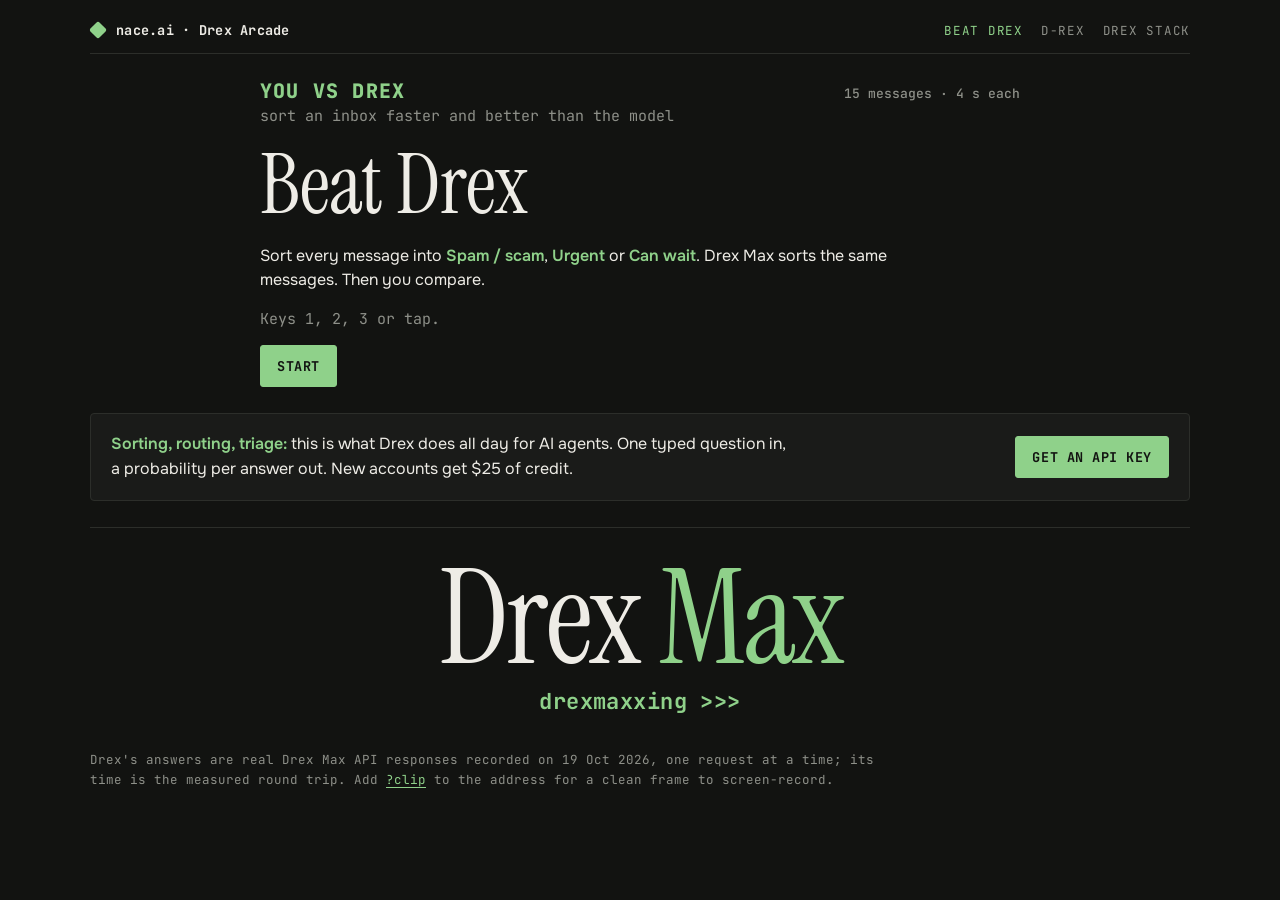
==== beat/index.html @ 6d924fd9 "Drex Arcade: static replays of Drex playing three games Landing, Beat Drex, D-Rex and Drex Stack, st" ====
<!doctype html>
<html lang="en">
<head>
<meta charset="utf-8">
<meta name="viewport" content="width=device-width, initial-scale=1, viewport-fit=cover">
<title>Beat Drex</title>
<meta name="description" content="Sort 15 messages faster and better than Drex, a decision model by Nace.AI.">
<meta property="og:title" content="Beat Drex: sort 15 messages faster than a decision model">
<meta property="og:description" content="Spam, urgent or can wait. 4 seconds per message. Drex Max sorted all 36 right.">
<meta property="og:image" content="https://drex-arcade.vercel.app/og.png">
<meta name="twitter:card" content="summary_large_image">
<link rel="icon" href="../favicon.svg" type="image/svg+xml">
<link rel="preconnect" href="https://fonts.googleapis.com"><link rel="preconnect" href="https://fonts.gstatic.com" crossorigin>
<link rel="stylesheet" href="https://fonts.googleapis.com/css2?family=Instrument+Serif&family=JetBrains+Mono:wght@400;500;700;800&family=Onest:wght@400;500;600&display=swap">
<link rel="stylesheet" href="../shared.css">
<script>if (/[?&]clip\b/.test(location.search)) document.documentElement.classList.add('clip');</script>
<style>
  .stage { max-width: 760px; width: 100%; margin: 0 auto; display: grid; gap: 16px; }
  .hud { display: flex; justify-content: space-between; font: 500 13px var(--display); color: var(--muted); text-transform: uppercase; letter-spacing: .06em; }
  .hud b { color: var(--accent); font-weight: 800; }
  .timer { height: 2px; background: var(--line); overflow: hidden; }
  .timer i { display: block; height: 100%; width: 100%; background: var(--accent); transform-origin: left; }
  .mail { padding: 20px 22px 22px; display: grid; gap: 10px; min-height: 160px; align-content: start; }
  .mail .from { font: 500 11px var(--display); letter-spacing: .08em; text-transform: uppercase; color: var(--paper-muted); overflow-wrap: anywhere; }
  .mail .text { font: 400 clamp(22px, 3.4vw, 30px)/1.2 var(--serif); }
  .choices { display: grid; grid-template-columns: repeat(3, 1fr); gap: 10px; }
  .choices button { font: 700 13.5px var(--display); letter-spacing: .06em; text-transform: uppercase; padding: 16px 10px; border: 1px solid var(--line); background: transparent; color: var(--ink); border-radius: 3px; cursor: pointer; display: grid; gap: 4px; justify-items: center; }
  .choices button kbd { font: 500 11px var(--display); color: var(--muted); }
  .choices button:hover:not(:disabled) { border-color: var(--accent); color: var(--accent); }
  .choices button.right { border-color: var(--accent); background: var(--accent-soft); color: var(--accent); }
  .choices button.wrong { border-color: var(--bad); background: var(--bad-soft); color: var(--bad); }
  .choices button:disabled { cursor: default; }
  .reveal { display: grid; gap: 10px; padding: 14px 18px 16px; min-height: 140px; align-content: start; }
  .reveal .wait { font: italic 400 22px var(--serif); color: var(--paper-muted); }
  .verdicts { display: flex; gap: 18px; flex-wrap: wrap; font: 500 12.5px var(--display); color: var(--paper-muted); text-transform: uppercase; letter-spacing: .05em; }
  .ok { color: var(--accent-ink); font-weight: 800; } .no { color: var(--bad-ink); font-weight: 800; }
  .odds { display: grid; gap: 4px; }
  .odds .row { display: grid; grid-template-columns: 1fr auto; gap: 10px; font: 400 21px/1.2 var(--serif); }
  .odds .row span:nth-child(2) { font: 500 13px var(--display); align-self: end; }
  .odds .bar { grid-column: 1 / -1; height: 1px; background: var(--paper-line); }
  .odds .bar i { display: block; height: 100%; background: var(--paper-muted); transition: width .3s; }
  .odds .row.pick { color: var(--accent-ink); } .odds .row.pick .bar { height: 2px; } .odds .row.pick .bar i { background: var(--accent-ink); }
  .intro, .result { display: grid; gap: 16px; }
  .intro h1, .result h1 { font-size: clamp(48px, 8vw, 84px); }
  .intro p { max-width: 60ch; }
  .intro b { color: var(--accent); font-weight: 600; }
  .score { display: grid; grid-template-columns: 1fr 1fr; }
  .score div { padding: 16px 18px; display: grid; gap: 4px; }
  .score div + div { border-left: 1px solid var(--paper-line); }
  .score .num { font-size: clamp(44px, 7vw, 64px); }
  .score .win .num { color: var(--accent-ink); }
  .share { font: 13px/1.5 var(--display); color: var(--muted); border: 1px dashed var(--line); border-radius: 3px; padding: 10px 12px; overflow-wrap: anywhere; }
  .row-btns { display: flex; gap: 10px; flex-wrap: wrap; }
  @media (max-width: 520px) { .choices { grid-template-columns: 1fr; } .odds .row { font-size: 19px; } }
</style>
</head>
<body>
<div class="wrap">
  <div class="topbar"><a class="brand" href="../"><i></i>nace.ai · Drex Arcade</a><nav><a href="./" aria-current="page">Beat Drex</a><a href="../d-rex/">D-Rex</a><a href="../stack/">Drex Stack</a></nav></div>
  <div class="stage" id="stage"></div>
  <section class="cta">
    <p><b>Sorting, routing, triage:</b> this is what Drex does all day for AI agents. One typed question in, a probability per answer out. New accounts get $25 of credit.</p>
    <a class="btn accent" href="https://console.nace.ai/?utm_source=arcade&amp;utm_medium=game&amp;utm_campaign=drex10000&amp;utm_content=beat">Get an API key</a>
  </section>
  <footer class="wordmark"><span class="big">Drex <em>Max</em></span><span class="tag">drexmaxxing >>></span></footer>
  <p class="note" id="note">Drex's answers are real Drex Max API responses recorded on 19 Oct 2026, one request at a time; its time is the measured round trip. Add <a href="?clip">?clip</a> to the address for a clean frame to screen-record.</p>
</div>
<script type="module">
import { MESSAGES, CATEGORIES } from './messages.js';
const ROUND = 15, SECONDS = 4;
const KEYS = Object.keys(CATEGORIES);
const stage = document.getElementById('stage');
const data = await fetch('answers.json').then((r) => r.json());
const drex = Object.fromEntries(data.answers['drex-max'].map((a) => [a.id, a]));

function pickRound() {
  const by = KEYS.map((k) => MESSAGES.filter((m) => m.label === k).sort(() => Math.random() - 0.5).slice(0, ROUND / KEYS.length));
  return by.flat().sort(() => Math.random() - 0.5);
}

function intro() {
  stage.innerHTML = `<div class="intro"><div class="sec-head"><div class="row"><span class="label">You vs Drex</span><span class="meta">${ROUND} messages · ${SECONDS} s each</span></div><span class="subtitle">sort an inbox faster and better than the model</span></div>
    <h1>Beat Drex</h1>
    <p>Sort every message into <b>Spam / scam</b>, <b>Urgent</b> or <b>Can wait</b>. Drex Max sorts the same messages. Then you compare.</p>
    <p class="subtitle">Keys 1, 2, 3 or tap.</p>
    <div class="row-btns"><button class="btn primary" id="go" type="button">Start</button></div></div>`;
  document.getElementById('go').onclick = () => play(pickRound());
}

let keyHandler = null;
async function play(round) {
  const results = [];
  for (let i = 0; i < round.length; i++) results.push(await ask(round[i], i, round.length, results));
  finish(results);
}

function ask(m, i, n, results) {
  return new Promise((resolve) => {
    const youRight = results.filter((r) => r.you === r.label).length, drexRight = results.filter((r) => r.drex === r.label).length;
    stage.innerHTML = `<div class="hud"><span>Message <b>${i + 1}</b> / ${n}</span><span>You <b>${youRight}</b> · Drex <b>${drexRight}</b></span></div>
      <div class="timer"><i id="bar"></i></div>
      <div class="paper mail"><div class="from">${esc(m.from)}</div><div class="text">${esc(m.text)}</div></div>
      <div class="choices">${KEYS.map((k) => `<button type="button" data-k="${k}">${CATEGORIES[k].label}<kbd>${CATEGORIES[k].key}</kbd></button>`).join('')}</div>
      <div class="paper reveal" id="reveal"><span class="caps">Drex's eye</span><span class="wait">Your call. Drex already decided.</span></div>`;
    const started = performance.now();
    const bar = document.getElementById('bar');
    bar.animate([{ transform: 'scaleX(1)' }, { transform: 'scaleX(0)' }], { duration: SECONDS * 1000, easing: 'linear', fill: 'forwards' });
    let done = false;
    const answer = (k) => {
      if (done) return; done = true; clearTimeout(timer); document.removeEventListener('keydown', keyHandler);
      const secs = (performance.now() - started) / 1000, d = drex[m.id];
      stage.querySelectorAll('.choices button').forEach((b) => { b.disabled = true; if (b.dataset.k === m.label) b.classList.add('right'); else if (b.dataset.k === k) b.classList.add('wrong'); });
      const probs = d.probs;
      document.getElementById('reveal').innerHTML = `<span class="caps">Drex's eye</span><div class="verdicts">
          <span>You: ${k ? `<span class="${k === m.label ? 'ok' : 'no'}">${CATEGORIES[k].label}</span> in ${secs.toFixed(1)} s` : '<span class="no">too slow</span>'}</span>
          <span>Drex Max: <span class="${d.choice === m.label ? 'ok' : 'no'}">${CATEGORIES[d.choice].label}</span> in ${(d.ms / 1000).toFixed(2)} s</span></div>
        <div class="odds">${KEYS.map((c) => `<div class="row ${c === d.choice ? 'pick' : ''}"><span>${CATEGORIES[c].label.toLowerCase()}</span><span>${Math.round((probs[c] ?? 0) * 100)}%</span><span class="bar"><i style="width:${(probs[c] ?? 0) * 100}%"></i></span></div>`).join('')}</div>`;
      setTimeout(() => resolve({ id: m.id, label: m.label, you: k, youSecs: k ? secs : SECONDS, drex: d.choice, drexSecs: d.ms / 1000 }), 1500);
    };
    stage.querySelectorAll('.choices button').forEach((b) => (b.onclick = () => answer(b.dataset.k)));
    keyHandler = (e) => { const k = KEYS.find((c) => CATEGORIES[c].key === e.key); if (k) answer(k); };
    document.addEventListener('keydown', keyHandler);
    const timer = setTimeout(() => answer(null), SECONDS * 1000);
  });
}

function finish(results) {
  const you = results.filter((r) => r.you === r.label).length, dx = results.filter((r) => r.drex === r.label).length;
  const youT = results.reduce((s, r) => s + r.youSecs, 0) / results.length, dxT = results.reduce((s, r) => s + r.drexSecs, 0) / results.length;
  const headline = you > dx ? 'You beat Drex.' : you === dx ? 'Tie on accuracy.' : 'Drex wins this one.';
  const url = location.origin + location.pathname;
  const share = `I sorted ${you}/${results.length} messages vs Drex Max's ${dx}/${results.length} (it took ${dxT.toFixed(2)} s each, I took ${youT.toFixed(1)} s). Can you beat it? ${url}`;
  const xUrl = `https://x.com/intent/post?text=${encodeURIComponent(share)}`;
  stage.innerHTML = `<div class="result"><div class="sec-head"><div class="row"><span class="label">Result</span><span class="meta">${results.length} messages</span></div></div><h1>${headline}</h1>
    <div class="paper score"><div class="${you > dx ? 'win' : ''}"><span class="caps">You</span><span class="num">${you}/${results.length}</span><span class="caps">${youT.toFixed(1)} s per message</span></div>
    <div class="${dx > you ? 'win' : ''}"><span class="caps">Drex Max</span><span class="num">${dx}/${results.length}</span><span class="caps">${dxT.toFixed(2)} s per message</span></div></div>
    ${dx < results.length ? `<p class="subtitle">Drex missed: ${results.filter((r) => r.drex !== r.label).map((r) => `“${esc(MESSAGES.find((m) => m.id === r.id).text.slice(0, 60))}…”`).join(', ')}</p>` : ''}
    <div class="share" id="share">${esc(share)}</div>
    <div class="row-btns"><a class="btn primary" href="${xUrl}" target="_blank" rel="noopener">Post on X</a><button class="btn" id="copy" type="button">Copy result</button><button class="btn" id="again" type="button">Play again</button></div></div>`;
  document.getElementById('again').onclick = () => play(pickRound());
  document.getElementById('copy').onclick = (e) => {
    const b = e.currentTarget;
    const fallback = () => { const r = document.createRange(); r.selectNodeContents(document.getElementById('share')); const s = getSelection(); s.removeAllRanges(); s.addRange(r); b.textContent = 'Selected, press ⌘C'; };
    try { navigator.clipboard.writeText(share).then(() => (b.textContent = 'Copied'), fallback); } catch { fallback(); }
  };
}
function esc(s) { return String(s).replace(/[&<>"]/g, (c) => ({ '&': '&amp;', '<': '&lt;', '>': '&gt;', '"': '&quot;' })[c]); }
intro();
</script>
</body>
</html>
---- shared.css ----
/* Drex Arcade, styled after the Drex Max launch post: near-black page, green mono section labels,
   a high-contrast serif for names and numbers, and cream "paper" panels that hold the data. One dark look on purpose. */
:root {
  color-scheme: dark;
  --bg: #121311; --surface: #1a1b19; --ink: #eeece6; --muted: #8e9089; --line: #2c2e2a;
  --accent: #8fd18a; --accent-soft: #1f2c1e; --amber: #e3b45a; --amber-soft: #2e2615; --bad: #e8795a; --bad-soft: #33201a;
  --paper: #efe9dc; --paper-ink: #1c1c1a; --paper-muted: #77736a; --paper-line: #d8d0bf; --accent-ink: #2f7d2c; --bad-ink: #b4441c; --amber-ink: #b07a12;
  --display: "JetBrains Mono", ui-monospace, "SF Mono", Menlo, monospace;   /* labels, UI, data */
  --serif: "Instrument Serif", "Iowan Old Style", Georgia, serif;          /* names and big numbers */
  --body: "Onest", system-ui, -apple-system, "Segoe UI", sans-serif;
}
* { box-sizing: border-box; }
html, body { margin: 0; }
body { background: var(--bg); color: var(--ink); font: 16px/1.55 var(--body);
  padding-left: max(16px, env(safe-area-inset-left, 0px)); padding-right: max(16px, env(safe-area-inset-right, 0px)); padding-block: 20px 56px; }
a { color: var(--accent); text-underline-offset: 3px; }
h1, h2, h3 { font-family: var(--serif); font-weight: 400; margin: 0; line-height: 1.02; text-wrap: balance; letter-spacing: -0.01em; }
p { margin: 0; }
.wrap { max-width: 1100px; margin: 0 auto; display: grid; gap: 26px; }

/* Top bar */
.topbar { display: flex; justify-content: space-between; align-items: center; gap: 12px; flex-wrap: wrap; font-family: var(--display); font-size: 13.5px; border-bottom: 1px solid var(--line); padding-bottom: 12px; }
.topbar .brand { font-weight: 700; color: var(--ink); text-decoration: none; display: flex; align-items: center; gap: 10px; letter-spacing: .02em; }
.topbar .brand i { width: 16px; height: 16px; background: var(--accent); display: inline-block; border-radius: 3px; transform: rotate(45deg) scale(.8); }
.topbar nav { display: flex; gap: 18px; flex-wrap: wrap; }
.topbar nav a { color: var(--muted); text-decoration: none; text-transform: uppercase; letter-spacing: .06em; font-size: 12.5px; }
.topbar nav a[aria-current="page"], .topbar nav a:hover { color: var(--accent); }

/* Section heads, as in the post: green mono label left, grey mono meta right, grey subtitle under */
.sec-head { display: grid; gap: 4px; }
.sec-head .row { display: flex; justify-content: space-between; align-items: baseline; gap: 12px; flex-wrap: wrap; }
.label { font: 800 clamp(16px, 2.2vw, 20px)/1.1 var(--display); letter-spacing: .06em; text-transform: uppercase; color: var(--accent); }
.meta { font: 500 13px var(--display); color: var(--muted); }
.subtitle { font: 400 15px var(--display); color: var(--muted); }

/* Cream paper panels hold game data */
.paper { background: var(--paper); color: var(--paper-ink); border-radius: 4px; }
.paper .caps { font: 500 10.5px var(--display); letter-spacing: .1em; text-transform: uppercase; color: var(--paper-muted); }
.paper .num { font: 400 30px/1 var(--serif); font-variant-numeric: tabular-nums; }
.paper .rule { border-top: 1px solid var(--paper-line); }

/* Buttons */
.btn { font: 700 13.5px var(--display); letter-spacing: .04em; text-transform: uppercase; padding: 11px 16px; border: 1px solid var(--accent); background: transparent; color: var(--accent); border-radius: 3px; cursor: pointer; text-decoration: none; display: inline-flex; align-items: center; gap: 8px; }
.btn:hover { background: var(--accent-soft); }
.btn.primary, .btn.accent { background: var(--accent); color: var(--bg); }
.btn.primary:hover, .btn.accent:hover { filter: brightness(1.08); }
.btn:focus-visible, a:focus-visible, button:focus-visible { outline: 2px solid var(--accent); outline-offset: 3px; }
.muted { color: var(--muted); }
.mono { font-family: var(--display); }
.note { font: 12.5px/1.55 var(--display); color: var(--muted); max-width: 100ch; }

/* Call to action band */
.cta { border: 1px solid var(--line); border-radius: 4px; padding: 18px 20px; display: flex; justify-content: space-between; align-items: center; gap: 14px; flex-wrap: wrap; background: var(--surface); }
.cta p { max-width: 62ch; }
.cta b { color: var(--accent); font-weight: 600; }

/* Big wordmark footer, like the post's "Drex Max" */
.wordmark { display: grid; gap: 6px; justify-items: center; padding-block: 28px 8px; border-top: 1px solid var(--line); }
.wordmark .big { font: 400 clamp(56px, 12vw, 132px)/0.95 var(--serif); letter-spacing: -0.02em; }
.wordmark .big em { font-style: normal; color: var(--accent); }
.wordmark .tag { font: 700 clamp(16px, 2.4vw, 22px) var(--display); color: var(--accent); letter-spacing: .02em; }
/* ?clip: a clean frame for screen-recording posts on X (no nav, CTA or footnotes) */
.clip body { padding-block: 28px; }
.clip .topbar, .clip .cta, .clip .note, .clip .no-clip { display: none !important; }
.clip .wordmark { padding-block: 14px 0; }
.clip .wordmark .big { font-size: clamp(40px, 6vw, 64px); }

@media (prefers-reduced-motion: reduce) { * { transition: none !important; animation: none !important; } }
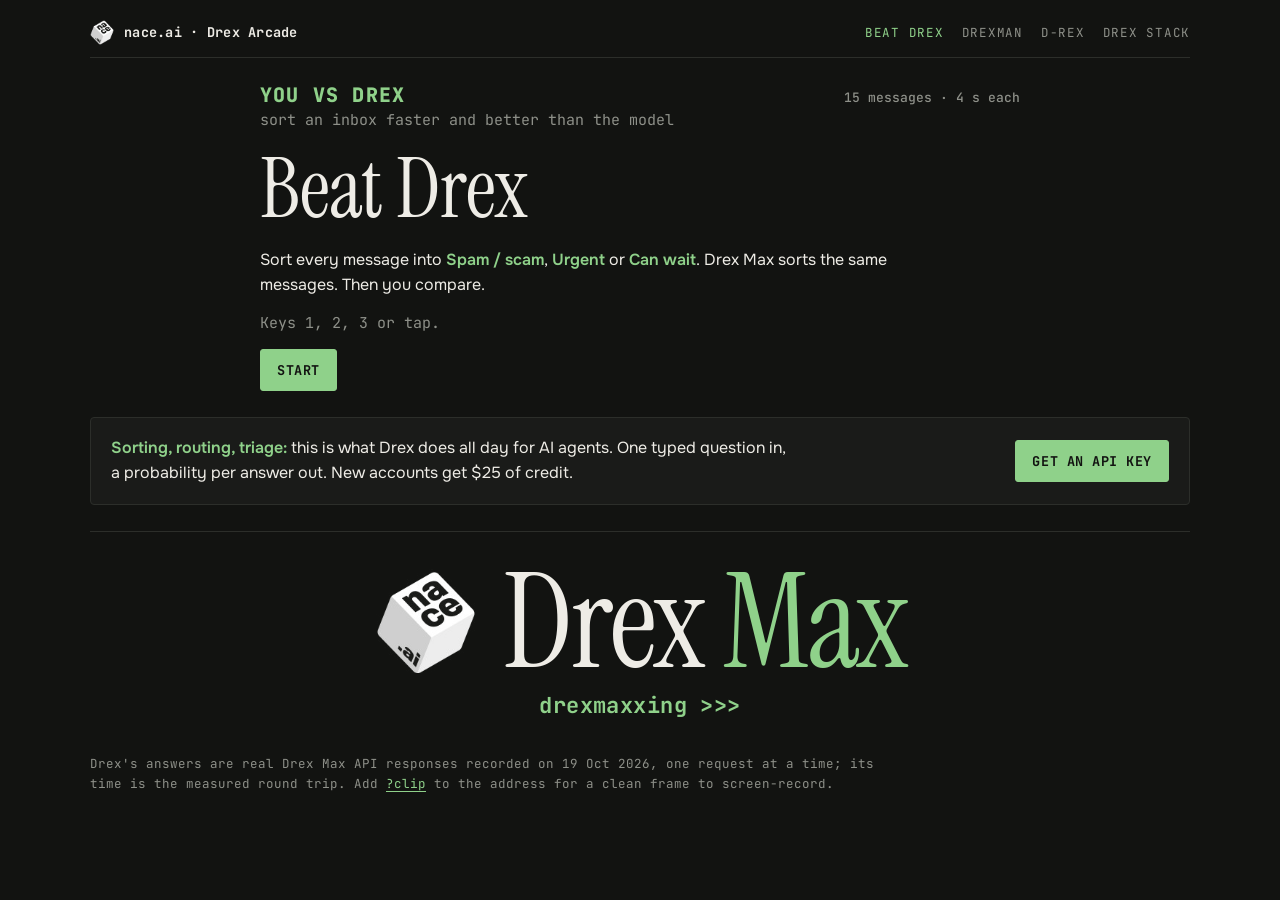
==== commit 354f778a: "Add Drexman, use the real Nace logo Drexman is jevman's Pac-Man replaying a recorded Drex Max game (" ====
--- a/beat/index.html
+++ b/beat/index.html
@@ -9,7 +9,7 @@
 <meta property="og:description" content="Spam, urgent or can wait. 4 seconds per message. Drex Max sorted all 36 right.">
 <meta property="og:image" content="https://drex-arcade.vercel.app/og.png">
 <meta name="twitter:card" content="summary_large_image">
-<link rel="icon" href="../favicon.svg" type="image/svg+xml">
+<link rel="icon" href="../favicon.png" type="image/png">
 <link rel="preconnect" href="https://fonts.googleapis.com"><link rel="preconnect" href="https://fonts.gstatic.com" crossorigin>
 <link rel="stylesheet" href="https://fonts.googleapis.com/css2?family=Instrument+Serif&family=JetBrains+Mono:wght@400;500;700;800&family=Onest:wght@400;500;600&display=swap">
 <link rel="stylesheet" href="../shared.css">
@@ -56,13 +56,13 @@
 </head>
 <body>
 <div class="wrap">
-  <div class="topbar"><a class="brand" href="../"><i></i>nace.ai · Drex Arcade</a><nav><a href="./" aria-current="page">Beat Drex</a><a href="../d-rex/">D-Rex</a><a href="../stack/">Drex Stack</a></nav></div>
+  <div class="topbar"><a class="brand" href="../"><img src="../nace.png" alt="">nace.ai · Drex Arcade</a><nav><a href="./" aria-current="page">Beat Drex</a><a href="../drexman/">Drexman</a><a href="../d-rex/">D-Rex</a><a href="../stack/">Drex Stack</a></nav></div>
   <div class="stage" id="stage"></div>
   <section class="cta">
     <p><b>Sorting, routing, triage:</b> this is what Drex does all day for AI agents. One typed question in, a probability per answer out. New accounts get $25 of credit.</p>
     <a class="btn accent" href="https://console.nace.ai/?utm_source=arcade&amp;utm_medium=game&amp;utm_campaign=drex10000&amp;utm_content=beat">Get an API key</a>
   </section>
-  <footer class="wordmark"><span class="big">Drex <em>Max</em></span><span class="tag">drexmaxxing >>></span></footer>
+  <footer class="wordmark"><span class="lockup"><img src="../nace.png" alt="Nace.AI"><span class="big">Drex <em>Max</em></span></span><span class="tag">drexmaxxing >>></span></footer>
   <p class="note" id="note">Drex's answers are real Drex Max API responses recorded on 19 Oct 2026, one request at a time; its time is the measured round trip. Add <a href="?clip">?clip</a> to the address for a clean frame to screen-record.</p>
 </div>
 <script type="module">
--- a/shared.css
+++ b/shared.css
@@ -21,7 +21,7 @@
 /* Top bar */
 .topbar { display: flex; justify-content: space-between; align-items: center; gap: 12px; flex-wrap: wrap; font-family: var(--display); font-size: 13.5px; border-bottom: 1px solid var(--line); padding-bottom: 12px; }
 .topbar .brand { font-weight: 700; color: var(--ink); text-decoration: none; display: flex; align-items: center; gap: 10px; letter-spacing: .02em; }
-.topbar .brand i { width: 16px; height: 16px; background: var(--accent); display: inline-block; border-radius: 3px; transform: rotate(45deg) scale(.8); }
+.topbar .brand img { width: 24px; height: auto; display: block; }
 .topbar nav { display: flex; gap: 18px; flex-wrap: wrap; }
 .topbar nav a { color: var(--muted); text-decoration: none; text-transform: uppercase; letter-spacing: .06em; font-size: 12.5px; }
 .topbar nav a[aria-current="page"], .topbar nav a:hover { color: var(--accent); }
@@ -56,6 +56,8 @@
 
 /* Big wordmark footer, like the post's "Drex Max" */
 .wordmark { display: grid; gap: 6px; justify-items: center; padding-block: 28px 8px; border-top: 1px solid var(--line); }
+.wordmark .lockup { display: flex; align-items: center; gap: clamp(14px, 2.4vw, 26px); }
+.wordmark .lockup img { width: clamp(50px, 8vw, 104px); height: auto; }
 .wordmark .big { font: 400 clamp(56px, 12vw, 132px)/0.95 var(--serif); letter-spacing: -0.02em; }
 .wordmark .big em { font-style: normal; color: var(--accent); }
 .wordmark .tag { font: 700 clamp(16px, 2.4vw, 22px) var(--display); color: var(--accent); letter-spacing: .02em; }
@@ -64,5 +66,6 @@
 .clip .topbar, .clip .cta, .clip .note, .clip .no-clip { display: none !important; }
 .clip .wordmark { padding-block: 14px 0; }
 .clip .wordmark .big { font-size: clamp(40px, 6vw, 64px); }
+.clip .wordmark .lockup img { width: clamp(36px, 5vw, 56px); }
 
 @media (prefers-reduced-motion: reduce) { * { transition: none !important; animation: none !important; } }
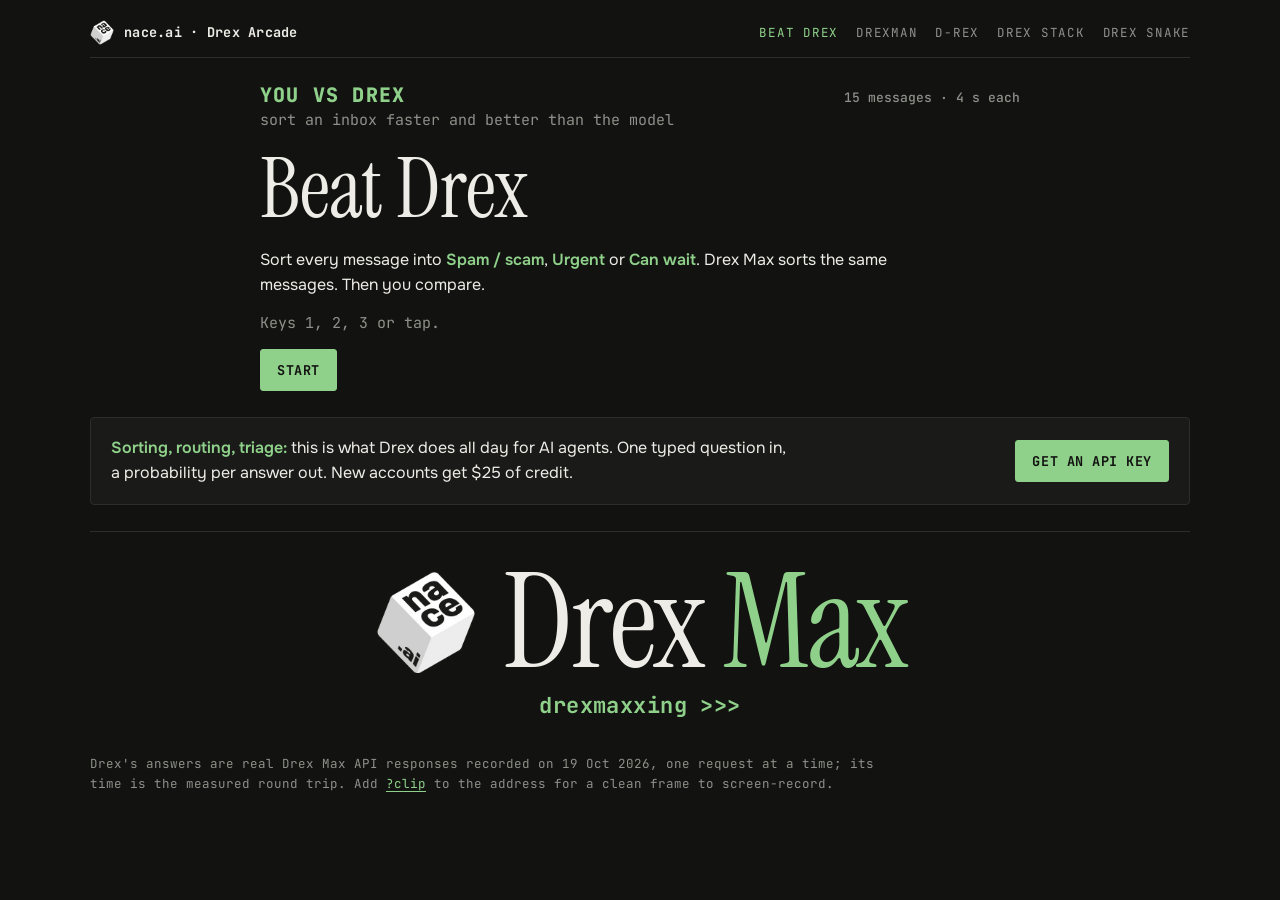
==== commit 391037a3: "Add Drex Snake, a benchmark table, audit fixes Drex Snake: you vs Drex Max on the same board. Drex M" ====
--- a/beat/index.html
+++ b/beat/index.html
@@ -7,7 +7,7 @@
 <meta name="description" content="Sort 15 messages faster and better than Drex, a decision model by Nace.AI.">
 <meta property="og:title" content="Beat Drex: sort 15 messages faster than a decision model">
 <meta property="og:description" content="Spam, urgent or can wait. 4 seconds per message. Drex Max sorted all 36 right.">
-<meta property="og:image" content="https://drex-arcade.vercel.app/og.png">
+<meta property="og:image" content="https://drex-arcade-pi.vercel.app/og.png">
 <meta name="twitter:card" content="summary_large_image">
 <link rel="icon" href="../favicon.png" type="image/png">
 <link rel="preconnect" href="https://fonts.googleapis.com"><link rel="preconnect" href="https://fonts.gstatic.com" crossorigin>
@@ -56,7 +56,7 @@
 </head>
 <body>
 <div class="wrap">
-  <div class="topbar"><a class="brand" href="../"><img src="../nace.png" alt="">nace.ai · Drex Arcade</a><nav><a href="./" aria-current="page">Beat Drex</a><a href="../drexman/">Drexman</a><a href="../d-rex/">D-Rex</a><a href="../stack/">Drex Stack</a></nav></div>
+  <div class="topbar"><a class="brand" href="../"><img src="../nace.png" alt="">nace.ai · Drex Arcade</a><nav><a href="./" aria-current="page">Beat Drex</a><a href="../drexman/">Drexman</a><a href="../d-rex/">D-Rex</a><a href="../stack/">Drex Stack</a><a href="../snake/">Drex Snake</a></nav></div>
   <div class="stage" id="stage"></div>
   <section class="cta">
     <p><b>Sorting, routing, triage:</b> this is what Drex does all day for AI agents. One typed question in, a probability per answer out. New accounts get $25 of credit.</p>
@@ -128,6 +128,7 @@
   const you = results.filter((r) => r.you === r.label).length, dx = results.filter((r) => r.drex === r.label).length;
   const youT = results.reduce((s, r) => s + r.youSecs, 0) / results.length, dxT = results.reduce((s, r) => s + r.drexSecs, 0) / results.length;
   const headline = you > dx ? 'You beat Drex.' : you === dx ? 'Tie on accuracy.' : 'Drex wins this one.';
+  try { const prev = Number((localStorage.getItem('drex-arcade.beat.best') ?? '0').split('/')[0]); if (you >= prev) localStorage.setItem('drex-arcade.beat.best', `${you}/${results.length}`); } catch {}
   const url = location.origin + location.pathname;
   const share = `I sorted ${you}/${results.length} messages vs Drex Max's ${dx}/${results.length} (it took ${dxT.toFixed(2)} s each, I took ${youT.toFixed(1)} s). Can you beat it? ${url}`;
   const xUrl = `https://x.com/intent/post?text=${encodeURIComponent(share)}`;
--- a/shared.css
+++ b/shared.css
@@ -10,6 +10,7 @@
   --body: "Onest", system-ui, -apple-system, "Segoe UI", sans-serif;
 }
 * { box-sizing: border-box; }
+[hidden] { display: none !important; }
 html, body { margin: 0; }
 body { background: var(--bg); color: var(--ink); font: 16px/1.55 var(--body);
   padding-left: max(16px, env(safe-area-inset-left, 0px)); padding-right: max(16px, env(safe-area-inset-right, 0px)); padding-block: 20px 56px; }
@@ -17,6 +18,7 @@
 h1, h2, h3 { font-family: var(--serif); font-weight: 400; margin: 0; line-height: 1.02; text-wrap: balance; letter-spacing: -0.01em; }
 p { margin: 0; }
 .wrap { max-width: 1100px; margin: 0 auto; display: grid; gap: 26px; }
+.wrap > * { min-width: 0; } /* wide tables and canvases scroll or shrink inside their box, never the page */
 
 /* Top bar */
 .topbar { display: flex; justify-content: space-between; align-items: center; gap: 12px; flex-wrap: wrap; font-family: var(--display); font-size: 13.5px; border-bottom: 1px solid var(--line); padding-bottom: 12px; }
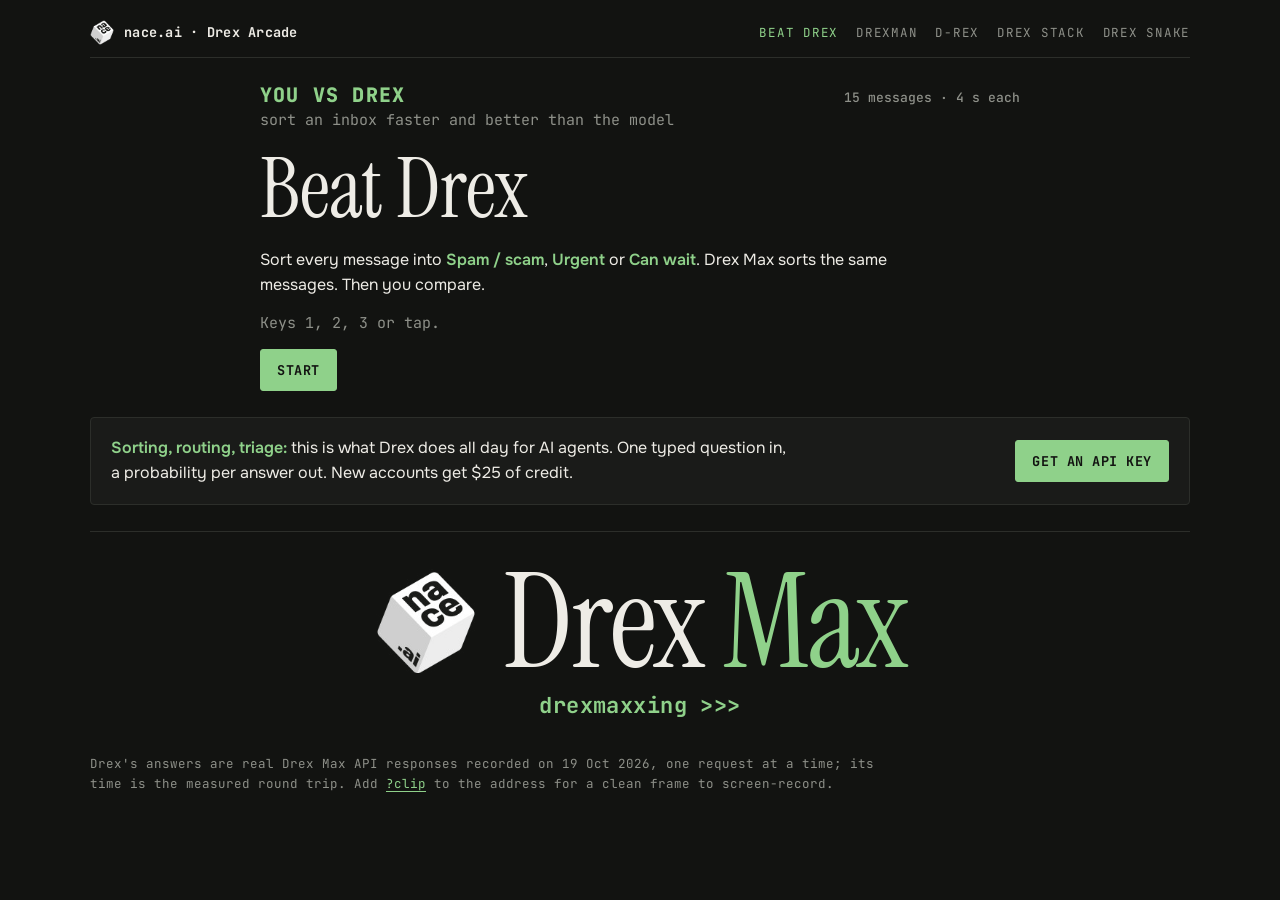
==== commit ba46cbcf: "Game pages fit the screen; Stack and Snake play properly Layout: game pages get a compact head (titl" ====
--- a/beat/index.html
+++ b/beat/index.html
@@ -107,7 +107,7 @@
     bar.animate([{ transform: 'scaleX(1)' }, { transform: 'scaleX(0)' }], { duration: SECONDS * 1000, easing: 'linear', fill: 'forwards' });
     let done = false;
     const answer = (k) => {
-      if (done) return; done = true; clearTimeout(timer); document.removeEventListener('keydown', keyHandler);
+      if (done) return; done = true; clearTimeout(timer); removeEventListener('keydown', keyHandler);
       const secs = (performance.now() - started) / 1000, d = drex[m.id];
       stage.querySelectorAll('.choices button').forEach((b) => { b.disabled = true; if (b.dataset.k === m.label) b.classList.add('right'); else if (b.dataset.k === k) b.classList.add('wrong'); });
       const probs = d.probs;
@@ -119,7 +119,7 @@
     };
     stage.querySelectorAll('.choices button').forEach((b) => (b.onclick = () => answer(b.dataset.k)));
     keyHandler = (e) => { const k = KEYS.find((c) => CATEGORIES[c].key === e.key); if (k) answer(k); };
-    document.addEventListener('keydown', keyHandler);
+    addEventListener('keydown', keyHandler);
     const timer = setTimeout(() => answer(null), SECONDS * 1000);
   });
 }
--- a/shared.css
+++ b/shared.css
@@ -70,4 +70,23 @@
 .clip .wordmark .big { font-size: clamp(40px, 6vw, 64px); }
 .clip .wordmark .lockup img { width: clamp(36px, 5vw, 56px); }
 
-@media (prefers-reduced-motion: reduce) { * { transition: none !important; animation: none !important; } }
+/* Game pages: a compact head so the board fits on the first screen; the long explanation folds away below */
+.wrap.wide { max-width: 1280px; }
+.game-head { display: flex; justify-content: space-between; align-items: end; gap: 14px 22px; flex-wrap: wrap; }
+.game-head h1 { font-size: clamp(38px, 5vw, 60px); margin-top: 6px; }
+.game-head .actions { display: flex; gap: 8px; align-items: center; flex-wrap: wrap; }
+.keys { font: 12.5px var(--display); color: var(--muted); }
+.keys kbd { font: 600 11.5px var(--display); border: 1px solid var(--line); border-bottom-width: 2px; border-radius: 3px; padding: 1px 6px; color: var(--ink); }
+#play { display: grid; gap: 12px; scroll-margin-top: 10px; }
+details.how { border-top: 1px solid var(--line); padding-top: 12px; }
+details.how summary { font: 700 12.5px var(--display); letter-spacing: .08em; text-transform: uppercase; color: var(--accent); cursor: pointer; }
+details.how p { margin-top: 10px; color: var(--muted); font: 14px/1.65 var(--display); max-width: 76ch; }
+@media (max-width: 560px) {
+  .topbar nav { flex-wrap: nowrap; overflow-x: auto; gap: 16px; width: 100%; scrollbar-width: none; -webkit-mask-image: linear-gradient(90deg, #000 85%, transparent); mask-image: linear-gradient(90deg, #000 85%, transparent); }
+  .topbar nav::-webkit-scrollbar { display: none; }
+  .topbar nav a { white-space: nowrap; }
+  .game-head h1 { font-size: 38px; }
+  .keys { display: none; }
+}
+
+: reduce) { * { transition: none !important; animation: none !important; } }
